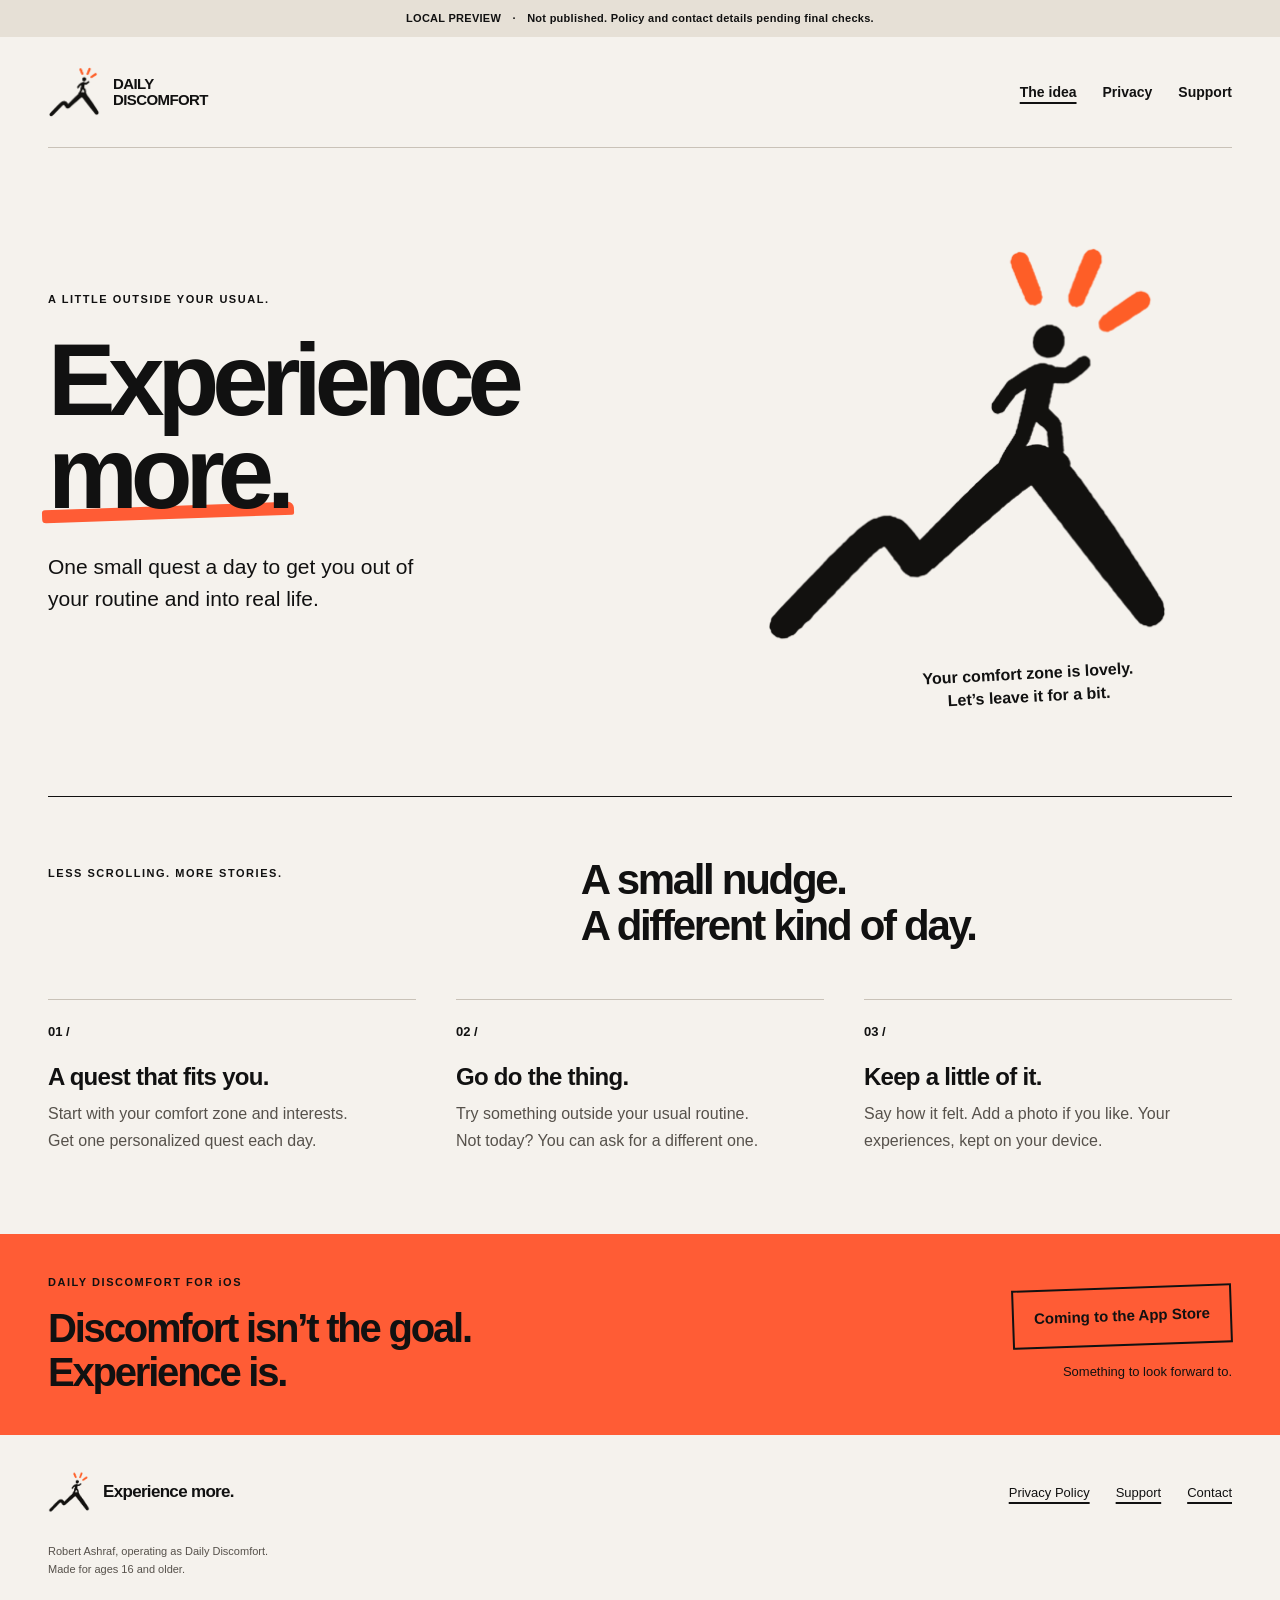
==== index.html @ 39b90759 "Initial Daily Discomfort website" ====
<!doctype html>
<html lang="en"><head><meta charset="utf-8"><meta name="viewport" content="width=device-width, initial-scale=1"><meta name="description" content="One small quest a day to get you out of your routine and into real life. Coming to the App Store."><meta name="robots" content="noindex, nofollow"><meta name="referrer" content="no-referrer"><title>Experience more — Daily Discomfort</title><link rel="icon" href="/assets/peak.png" type="image/png"><link rel="stylesheet" href="/styles.css"></head>
<body><a class="skip" href="#main">Skip to content</a><div class="preview-note">LOCAL PREVIEW <span>·</span> Not published. Policy and contact details pending final checks.</div>
<header class="site-header wrap"><a class="brand" href="/" aria-label="Daily Discomfort home"><img src="/assets/peak.png" width="52" height="52" alt=""><span>DAILY<br>DISCOMFORT</span></a><nav aria-label="Main navigation"><a href="/" aria-current="page">The idea</a><a href="/privacy/">Privacy</a><a href="/support/">Support</a></nav></header>
<main id="main" tabindex="-1"><section class="hero wrap" aria-labelledby="hero-title"><div class="hero-copy"><p class="eyebrow">A LITTLE OUTSIDE YOUR USUAL.</p><h1 id="hero-title">Experience<br><span class="marked">more.</span></h1><p class="hero-description">One small quest a day to get you out of your routine and into real life.</p></div><div class="hero-art"><img src="/assets/peak.png" width="840" height="859" alt="" fetchpriority="high"><p class="aside-note">Your comfort zone is lovely.<br>Let’s leave it for a bit.</p></div></section>
<section id="the-idea" class="how wrap" aria-labelledby="how-title"><div class="section-intro"><p class="eyebrow">LESS SCROLLING. MORE STORIES.</p><h2 id="how-title">A small nudge.<br>A different kind of day.</h2></div><ol class="steps"><li><span class="step-number" aria-hidden="true">01 /</span><h3>A quest that fits you.</h3><p>Start with your comfort zone and interests. Get one personalized quest each day.</p></li><li><span class="step-number" aria-hidden="true">02 /</span><h3>Go do the thing.</h3><p>Try something outside your usual routine. Not today? You can ask for a different one.</p></li><li><span class="step-number" aria-hidden="true">03 /</span><h3>Keep a little of it.</h3><p>Say how it felt. Add a photo if you like. Your experiences, kept on your device.</p></li></ol></section>
<section class="coming" aria-labelledby="coming-title"><div class="wrap coming-inner"><div><p class="eyebrow">DAILY DISCOMFORT FOR iOS</p><h2 id="coming-title">Discomfort isn’t the goal.<br>Experience is.</h2></div><div class="release"><p class="release-label">Coming to the App Store</p><p>Something to look forward to.</p></div></div></section></main>
<footer class="site-footer wrap"><a class="brand" href="/" aria-label="Daily Discomfort home"><img src="/assets/peak.png" width="42" height="42" alt=""><span>Experience more.</span></a><nav aria-label="Footer navigation"><a href="/privacy/">Privacy Policy</a><a href="/support/">Support</a><a href="/support/#contact">Contact</a></nav><p class="credit">Robert Ashraf, operating as Daily Discomfort.<br>Made for ages 16 and older.</p></footer></body></html>
---- styles.css ----
/* Daily Discomfort: original app palette and system typography. No remote assets. */
:root{--paper:#F5F2ED;--ink:#111111;--orange:#FF5C35;--muted:#56514b;--rule:#c9c2b8;font-family:-apple-system,BlinkMacSystemFont,"Segoe UI",Helvetica,Arial,sans-serif;color:var(--ink);background:var(--paper);font-synthesis:none;color-scheme:light}
*{box-sizing:border-box}body{margin:0}a{color:inherit;text-underline-offset:5px;text-decoration-thickness:1.5px}a:hover{text-decoration-thickness:3px}a:focus-visible,summary:focus-visible{outline:3px solid var(--ink);outline-offset:5px;background:#ffd6c8}img{display:block;max-width:100%;height:auto}p{line-height:1.65}h1,h2,h3,p{margin-top:0}h1,h2,h3{text-wrap:balance}h1,h2{font-weight:900;letter-spacing:-.055em}h3{letter-spacing:-.03em}.wrap{width:min(1200px,calc(100% - 96px));margin-inline:auto}.skip{position:absolute;top:8px;left:16px;transform:translateY(-180%);z-index:5;background:var(--ink);color:var(--paper);padding:12px}.skip:focus{transform:none}.preview-note{padding:10px 20px;background:#e6e0d6;text-align:center;font-size:11px;font-weight:650;line-height:1.5;letter-spacing:.025em}.preview-note span{margin-inline:8px}.site-header{display:flex;align-items:center;justify-content:space-between;gap:24px;padding-block:29px;border-bottom:1px solid var(--rule)}.brand{display:flex;align-items:center;gap:13px;text-decoration:none;font-size:15px;font-weight:900;letter-spacing:-.04em;line-height:1.05}.brand img{flex-shrink:0}.site-header nav,.site-footer nav{display:flex;flex-wrap:wrap;gap:26px}.site-header nav a{font-size:14px;font-weight:650;padding-block:12px;text-decoration:none}.site-header nav a:hover,.site-header nav a[aria-current]{text-decoration:underline;text-decoration-color:var(--ink);text-decoration-thickness:2px}.eyebrow{font-size:11px;font-weight:800;letter-spacing:.14em;line-height:1.5;margin-bottom:26px}.hero{display:grid;grid-template-columns:1.18fr 1fr;gap:30px;align-items:center;padding-block:80px 88px}.hero h1{font-size:clamp(70px,7.9vw,112px);line-height:.92;margin-bottom:32px;letter-spacing:-.07em}.marked{position:relative;display:inline-block;z-index:0}.marked:after{content:"";position:absolute;inset:auto -6px 0;height:13px;background:var(--orange);transform:rotate(-2deg);z-index:-1;border-radius:3px 6px 2px 4px}.hero-description{font-size:21px;max-width:390px;line-height:1.5;margin-bottom:30px}.text-link{display:inline-flex;gap:20px;align-items:center;font-size:14px;font-weight:750;min-height:44px}.text-link span{font-size:23px}.hero-art{padding:6px 20px 0;position:relative}.hero-art>img{width:100%;max-width:420px;margin:auto}.aside-note{font-size:16px;font-weight:650;line-height:1.45;transform:rotate(-3deg);margin:8px 0 0 25%;text-align:center}.how{padding-block:60px 80px;border-top:1px solid var(--ink);scroll-margin-top:24px}.section-intro{display:flex;justify-content:space-between;gap:30px;align-items:flex-start;margin-bottom:50px}.section-intro h2{font-size:42px;line-height:1.1;margin:0;width:55%}.section-intro .eyebrow{padding-top:8px}.steps{list-style:none;display:grid;grid-template-columns:repeat(3,1fr);padding:0;margin:0;gap:40px}.steps li{border-top:1px solid var(--rule);padding-top:24px}.step-number{font-size:13px;font-weight:700;display:block;margin-bottom:24px}.steps h3{font-size:24px;margin-bottom:10px}.steps p{font-size:16px;color:var(--muted);margin:0;max-width:310px}.coming{background:var(--orange);padding-block:40px}.coming-inner{display:flex;justify-content:space-between;align-items:center;gap:35px}.coming h2{font-size:40px;line-height:1.12;margin:0}.coming .eyebrow{margin-bottom:15px}.release{text-align:right}.release-label{border:2px solid var(--ink);padding:15px 20px;font-weight:800;font-size:15px;transform:rotate(-2deg);margin:0 0 15px}.release>p:last-child{font-size:13px;margin:0}.site-footer{padding-block:35px;display:grid;grid-template-columns:1fr auto;align-items:center;gap:28px}.site-footer .brand{font-size:17px}.site-footer nav a{font-size:13px;display:inline-flex;align-items:center;min-height:44px}.credit{grid-column:1/-1;font-size:11px;color:var(--muted);margin:0}.page-heading{padding-block:65px 42px}.page-heading h1{font-size:clamp(48px,6vw,78px);line-height:1.02;margin-bottom:25px}.orange-dot{color:var(--ink)}.page-heading h1:after{content:"";display:block;background:var(--orange);width:66px;height:7px;transform:rotate(-2deg);margin-top:25px;border-radius:2px}.lede{max-width:660px;font-size:20px;line-height:1.55}.draft-label{display:inline-block;border:1px solid var(--ink);padding:9px 12px;font-size:10px;letter-spacing:.08em;font-weight:800;line-height:1.6;margin-top:10px}.document-layout{display:grid;grid-template-columns:260px minmax(0,1fr);gap:70px;padding-bottom:75px}.contents{position:sticky;top:28px;align-self:start;padding-top:25px;border-top:1px solid var(--ink)}.contents .eyebrow{margin-bottom:18px}.contents ol{margin:0;padding-left:20px}.contents li{padding:6px 0 6px 3px;font-size:13px;line-height:1.45}.prose{max-width:720px}.prose section{border-top:1px solid var(--rule);padding-top:28px;margin-bottom:38px;scroll-margin-top:24px}.prose h2{font-size:26px;letter-spacing:-.035em;line-height:1.25;margin-bottom:18px}.section-number{font-size:12px;letter-spacing:0;display:block;margin-bottom:12px;color:var(--muted)}.prose p,.prose li{font-size:16px;line-height:1.75}.prose ul{padding-left:22px}.prose li{padding-left:5px;margin-bottom:9px}.notice{border-left:3px solid var(--orange);padding:13px 18px;background:#eae4dc;font-size:14px;line-height:1.65}.support-layout{display:grid;grid-template-columns:260px minmax(0,1fr);gap:70px;padding-bottom:75px}.support-aside{padding-top:10px}.support-aside p{font-size:23px;line-height:1.2;font-weight:800;letter-spacing:-.04em;margin-top:20px}.faq-list details{border-top:1px solid var(--rule);padding:0}.faq-list summary{cursor:pointer;position:relative;padding:24px 35px 24px 0;font-size:21px;font-weight:750;letter-spacing:-.03em;line-height:1.3;list-style:none}.faq-list summary::-webkit-details-marker{display:none}.faq-list summary:after{content:"+";position:absolute;right:3px;top:22px;font-size:25px;font-weight:400}.faq-list details[open]>summary:after{content:"−"}.answer{padding:0 35px 12px 0}.answer p{font-size:16px;color:var(--muted)}.contact-box{margin-top:45px;padding:30px;background:#e9e2d8;scroll-margin-top:24px}.contact-box h2{font-size:34px;margin-bottom:20px}.contact-box .eyebrow{margin-bottom:15px}.email{overflow-wrap:anywhere}.contact-box>.email{font-size:clamp(17px,2vw,23px);font-weight:750;letter-spacing:-.03em}.small{font-size:13px;line-height:1.65}.prose .small{font-size:14px}.prose a{overflow-wrap:anywhere}
@media(min-width:1500px){.hero{padding-block:100px}}
@media(max-width:850px){.wrap{width:calc(100% - 48px)}.hero{padding-block:60px;gap:10px}.hero h1{font-size:74px}.hero-description{font-size:18px}.hero-art{padding:0}.aside-note{font-size:13px;margin-left:0}.section-intro h2{font-size:33px}.steps{gap:22px}.steps h3{font-size:21px}.coming h2{font-size:32px}.document-layout,.support-layout{grid-template-columns:190px minmax(0,1fr);gap:35px}.coming-inner{align-items:flex-start}.release-label{font-size:13px}}
@media(max-width:600px){.wrap{width:calc(100% - 40px)}.preview-note{font-size:10px;padding:8px 20px}.site-header{padding-block:20px;gap:15px}.brand{font-size:11px;gap:7px}.site-header .brand img{width:38px}.site-header nav{gap:14px}.site-header nav a{font-size:12px}.hero{grid-template-columns:1fr;padding-block:45px 40px;gap:30px}.hero h1{font-size:clamp(54px,17vw,100px)}.hero-copy{min-width:0}.hero .eyebrow{margin-bottom:24px}.hero-description{font-size:19px;max-width:340px;margin-bottom:18px}.hero-art{width:76%;max-width:300px;justify-self:center}.aside-note{margin-top:10px;font-size:14px}.how{padding-block:38px 45px}.section-intro{display:block;margin-bottom:32px}.section-intro .eyebrow{margin-bottom:20px}.section-intro h2{width:auto;font-size:35px}.steps{grid-template-columns:1fr;gap:26px}.steps li{padding-top:18px}.step-number{margin-bottom:12px}.steps h3{font-size:24px}.steps p{max-width:none}.coming{padding-block:28px}.coming-inner{display:block}.coming h2{font-size:34px}.release{text-align:left;display:inline-block;margin-top:30px}.release-label{font-size:14px}.site-footer{grid-template-columns:1fr;gap:15px;padding-block:25px}.site-footer nav{gap:24px}.site-footer .brand img{width:36px}.page-heading{padding-block:42px 28px}.page-heading h1{font-size:49px}.lede{font-size:18px}.document-layout,.support-layout{grid-template-columns:1fr;gap:32px;padding-bottom:35px}.contents{position:static;padding:18px;border:1px solid var(--rule)}.contents li{font-size:14px;padding-block:8px}.support-aside{display:none}.prose h2{font-size:25px}.faq-list summary{font-size:20px;padding-block:22px}.answer{padding-right:0}.contact-box{padding:24px}.contact-box h2{font-size:31px}}
@media(prefers-reduced-motion:reduce){*,*::before,*::after{scroll-behavior:auto!important}}
@media print{.site-header,.site-footer,.contents,.preview-note,.skip{display:none}.wrap{width:100%}.document-layout{display:block}.prose{max-width:none}.prose section{break-inside:avoid}}
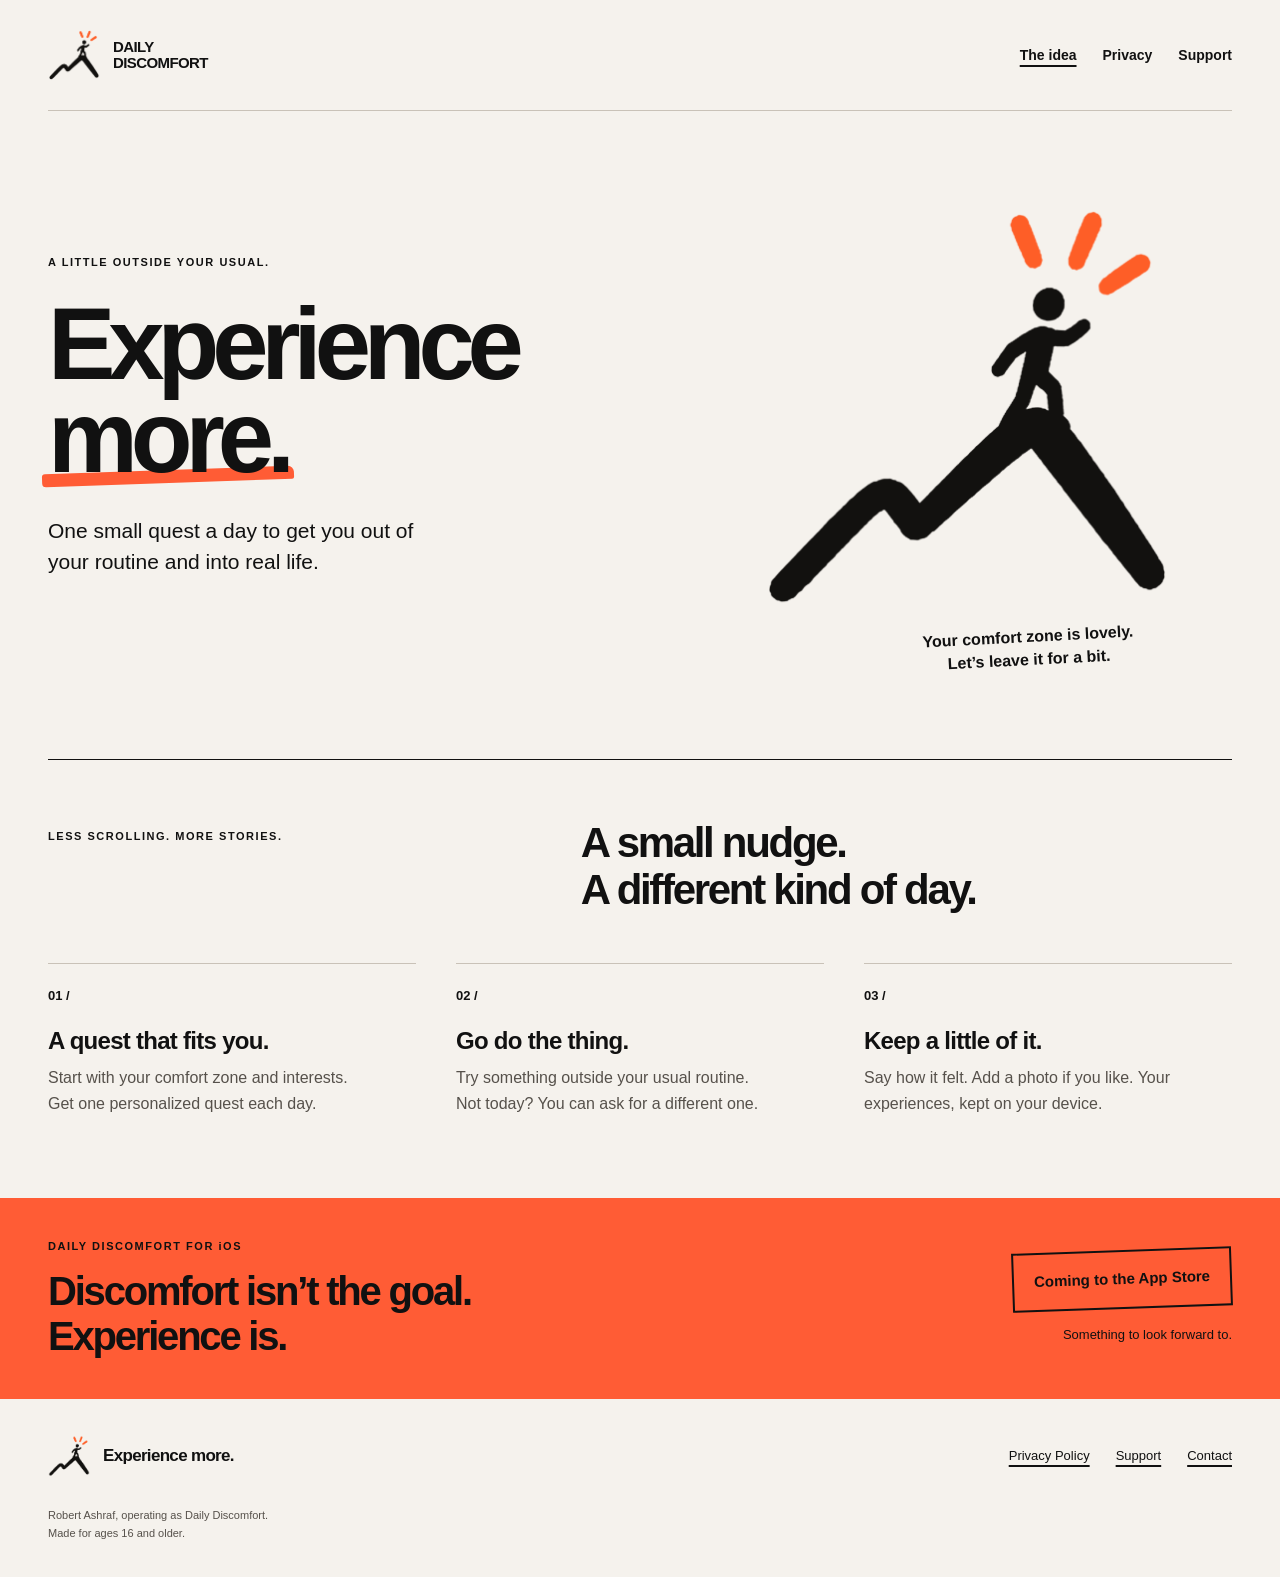
==== commit 2e1ffcfb: "Publish approved website and privacy policy effective November 2, 2026" ====
--- a/index.html
+++ b/index.html
@@ -1,6 +1,6 @@
 <!doctype html>
-<html lang="en"><head><meta charset="utf-8"><meta name="viewport" content="width=device-width, initial-scale=1"><meta name="description" content="One small quest a day to get you out of your routine and into real life. Coming to the App Store."><meta name="robots" content="noindex, nofollow"><meta name="referrer" content="no-referrer"><title>Experience more — Daily Discomfort</title><link rel="icon" href="/assets/peak.png" type="image/png"><link rel="stylesheet" href="/styles.css"></head>
-<body><a class="skip" href="#main">Skip to content</a><div class="preview-note">LOCAL PREVIEW <span>·</span> Not published. Policy and contact details pending final checks.</div>
+<html lang="en"><head><meta charset="utf-8"><meta name="viewport" content="width=device-width, initial-scale=1"><meta name="description" content="One small quest a day to get you out of your routine and into real life. Coming to the App Store."><meta name="referrer" content="no-referrer"><title>Experience more — Daily Discomfort</title><link rel="icon" href="/assets/peak.png" type="image/png"><link rel="stylesheet" href="/styles.css"></head>
+<body><a class="skip" href="#main">Skip to content</a>
 <header class="site-header wrap"><a class="brand" href="/" aria-label="Daily Discomfort home"><img src="/assets/peak.png" width="52" height="52" alt=""><span>DAILY<br>DISCOMFORT</span></a><nav aria-label="Main navigation"><a href="/" aria-current="page">The idea</a><a href="/privacy/">Privacy</a><a href="/support/">Support</a></nav></header>
 <main id="main" tabindex="-1"><section class="hero wrap" aria-labelledby="hero-title"><div class="hero-copy"><p class="eyebrow">A LITTLE OUTSIDE YOUR USUAL.</p><h1 id="hero-title">Experience<br><span class="marked">more.</span></h1><p class="hero-description">One small quest a day to get you out of your routine and into real life.</p></div><div class="hero-art"><img src="/assets/peak.png" width="840" height="859" alt="" fetchpriority="high"><p class="aside-note">Your comfort zone is lovely.<br>Let’s leave it for a bit.</p></div></section>
 <section id="the-idea" class="how wrap" aria-labelledby="how-title"><div class="section-intro"><p class="eyebrow">LESS SCROLLING. MORE STORIES.</p><h2 id="how-title">A small nudge.<br>A different kind of day.</h2></div><ol class="steps"><li><span class="step-number" aria-hidden="true">01 /</span><h3>A quest that fits you.</h3><p>Start with your comfort zone and interests. Get one personalized quest each day.</p></li><li><span class="step-number" aria-hidden="true">02 /</span><h3>Go do the thing.</h3><p>Try something outside your usual routine. Not today? You can ask for a different one.</p></li><li><span class="step-number" aria-hidden="true">03 /</span><h3>Keep a little of it.</h3><p>Say how it felt. Add a photo if you like. Your experiences, kept on your device.</p></li></ol></section>
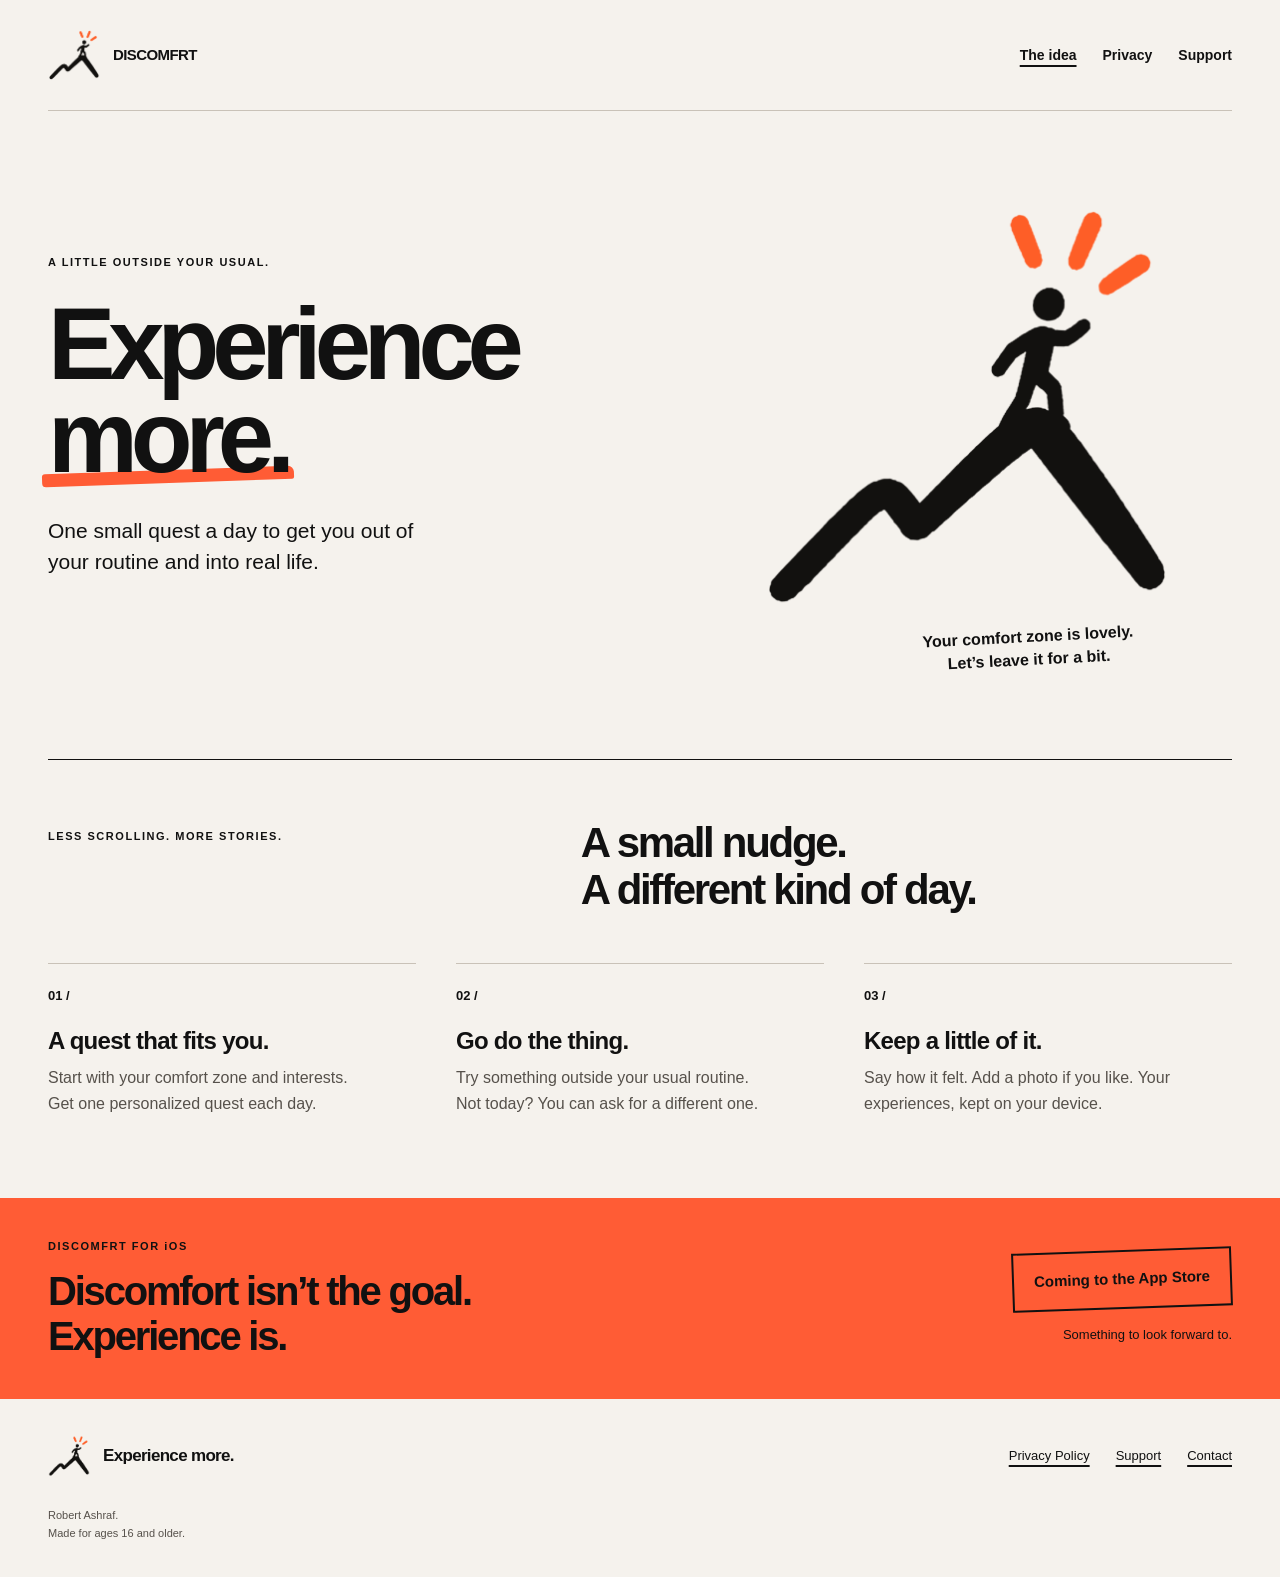
==== commit 4aec877d: "Rebrand website to DISCOMFRT" ====
--- a/index.html
+++ b/index.html
@@ -1,8 +1,8 @@
 <!doctype html>
-<html lang="en"><head><meta charset="utf-8"><meta name="viewport" content="width=device-width, initial-scale=1"><meta name="description" content="One small quest a day to get you out of your routine and into real life. Coming to the App Store."><meta name="referrer" content="no-referrer"><title>Experience more — Daily Discomfort</title><link rel="icon" href="/assets/peak.png" type="image/png"><link rel="stylesheet" href="/styles.css"></head>
+<html lang="en"><head><meta charset="utf-8"><meta name="viewport" content="width=device-width, initial-scale=1"><meta name="description" content="DISCOMFRT: one small quest a day to get you out of your routine and into real life. Coming to the App Store."><meta name="referrer" content="no-referrer"><title>Experience more — DISCOMFRT</title><link rel="icon" href="/assets/peak.png" type="image/png"><link rel="stylesheet" href="/styles.css"></head>
 <body><a class="skip" href="#main">Skip to content</a>
-<header class="site-header wrap"><a class="brand" href="/" aria-label="Daily Discomfort home"><img src="/assets/peak.png" width="52" height="52" alt=""><span>DAILY<br>DISCOMFORT</span></a><nav aria-label="Main navigation"><a href="/" aria-current="page">The idea</a><a href="/privacy/">Privacy</a><a href="/support/">Support</a></nav></header>
+<header class="site-header wrap"><a class="brand" href="/" aria-label="DISCOMFRT home"><img src="/assets/peak.png" width="52" height="52" alt=""><span>DISCOMFRT</span></a><nav aria-label="Main navigation"><a href="/" aria-current="page">The idea</a><a href="/privacy/">Privacy</a><a href="/support/">Support</a></nav></header>
 <main id="main" tabindex="-1"><section class="hero wrap" aria-labelledby="hero-title"><div class="hero-copy"><p class="eyebrow">A LITTLE OUTSIDE YOUR USUAL.</p><h1 id="hero-title">Experience<br><span class="marked">more.</span></h1><p class="hero-description">One small quest a day to get you out of your routine and into real life.</p></div><div class="hero-art"><img src="/assets/peak.png" width="840" height="859" alt="" fetchpriority="high"><p class="aside-note">Your comfort zone is lovely.<br>Let’s leave it for a bit.</p></div></section>
 <section id="the-idea" class="how wrap" aria-labelledby="how-title"><div class="section-intro"><p class="eyebrow">LESS SCROLLING. MORE STORIES.</p><h2 id="how-title">A small nudge.<br>A different kind of day.</h2></div><ol class="steps"><li><span class="step-number" aria-hidden="true">01 /</span><h3>A quest that fits you.</h3><p>Start with your comfort zone and interests. Get one personalized quest each day.</p></li><li><span class="step-number" aria-hidden="true">02 /</span><h3>Go do the thing.</h3><p>Try something outside your usual routine. Not today? You can ask for a different one.</p></li><li><span class="step-number" aria-hidden="true">03 /</span><h3>Keep a little of it.</h3><p>Say how it felt. Add a photo if you like. Your experiences, kept on your device.</p></li></ol></section>
-<section class="coming" aria-labelledby="coming-title"><div class="wrap coming-inner"><div><p class="eyebrow">DAILY DISCOMFORT FOR iOS</p><h2 id="coming-title">Discomfort isn’t the goal.<br>Experience is.</h2></div><div class="release"><p class="release-label">Coming to the App Store</p><p>Something to look forward to.</p></div></div></section></main>
-<footer class="site-footer wrap"><a class="brand" href="/" aria-label="Daily Discomfort home"><img src="/assets/peak.png" width="42" height="42" alt=""><span>Experience more.</span></a><nav aria-label="Footer navigation"><a href="/privacy/">Privacy Policy</a><a href="/support/">Support</a><a href="/support/#contact">Contact</a></nav><p class="credit">Robert Ashraf, operating as Daily Discomfort.<br>Made for ages 16 and older.</p></footer></body></html>+<section class="coming" aria-labelledby="coming-title"><div class="wrap coming-inner"><div><p class="eyebrow">DISCOMFRT FOR iOS</p><h2 id="coming-title">Discomfort isn’t the goal.<br>Experience is.</h2></div><div class="release"><p class="release-label">Coming to the App Store</p><p>Something to look forward to.</p></div></div></section></main>
+<footer class="site-footer wrap"><a class="brand" href="/" aria-label="DISCOMFRT home"><img src="/assets/peak.png" width="42" height="42" alt=""><span>Experience more.</span></a><nav aria-label="Footer navigation"><a href="/privacy/">Privacy Policy</a><a href="/support/">Support</a><a href="/support/#contact">Contact</a></nav><p class="credit">Robert Ashraf.<br>Made for ages 16 and older.</p></footer></body></html>
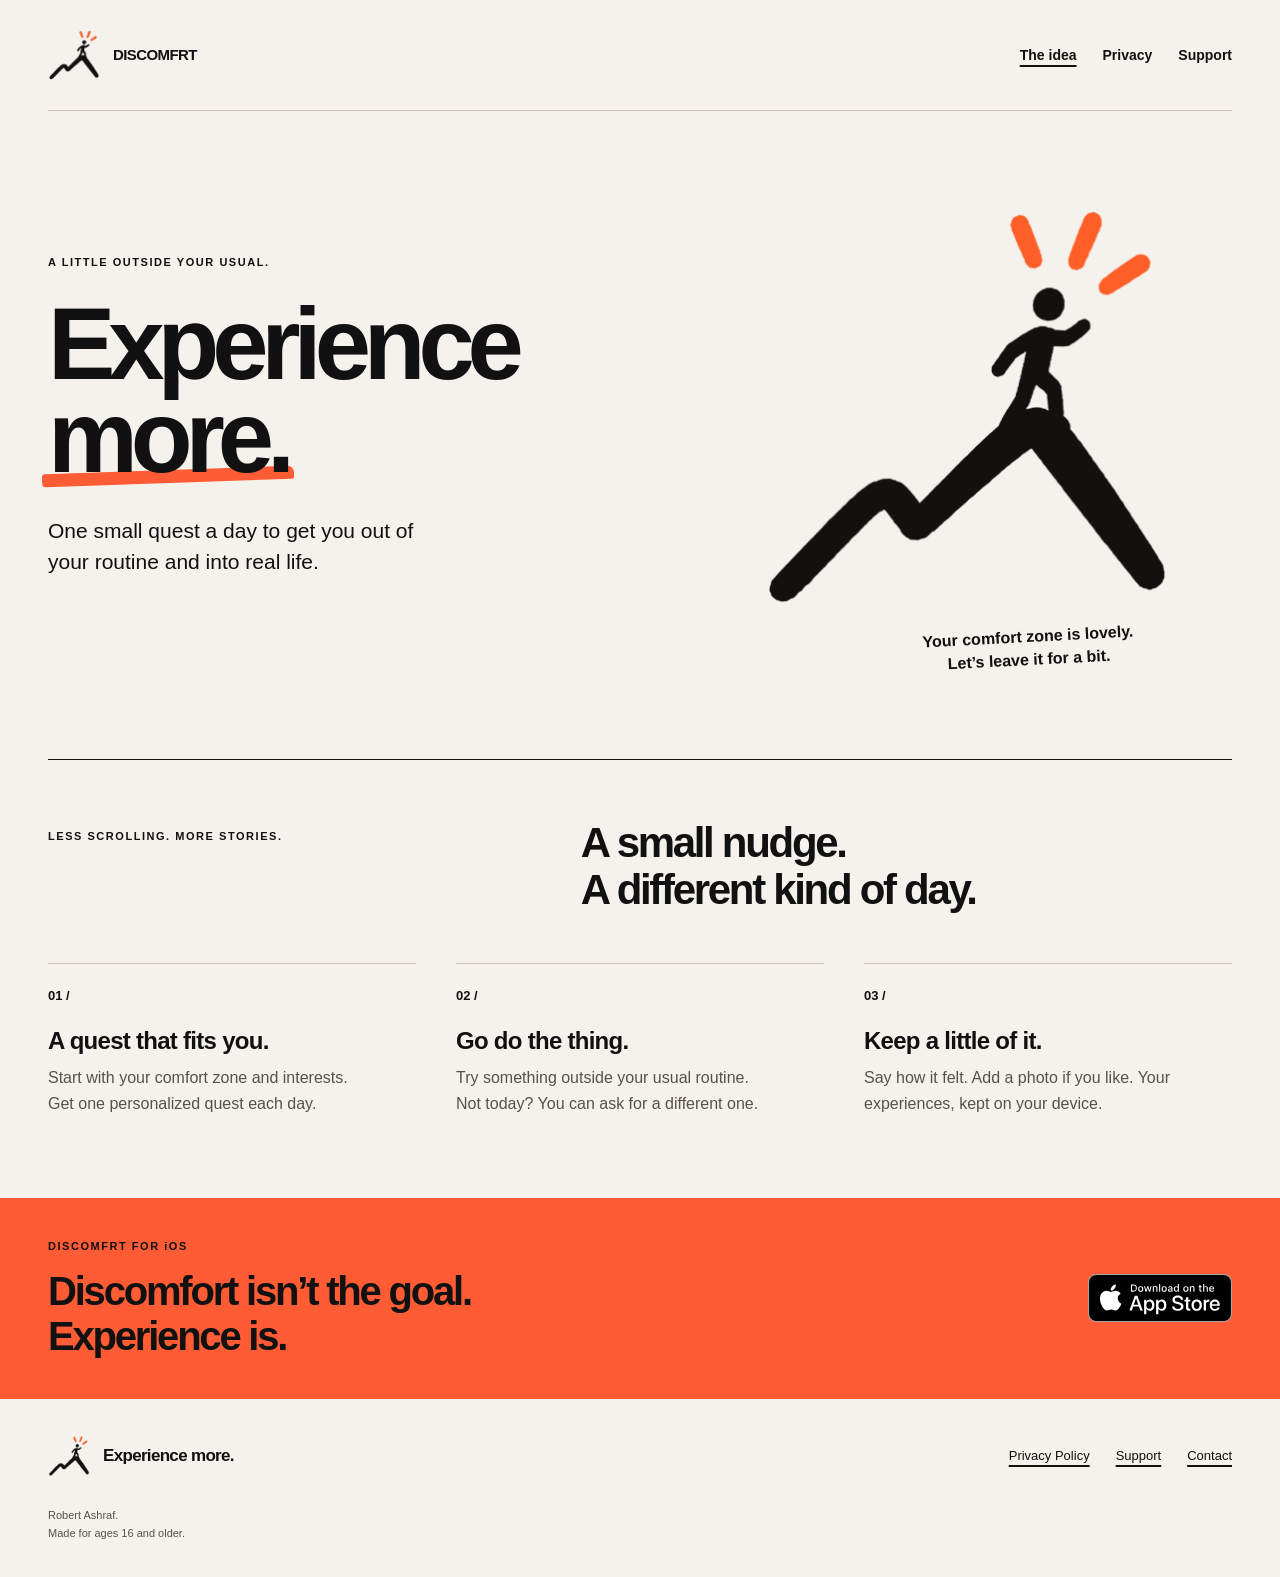
==== commit 3fa52777: "Activate DISCOMFRT App Store download badge" ====
--- a/index.html
+++ b/index.html
@@ -1,8 +1,8 @@
 <!doctype html>
-<html lang="en"><head><meta charset="utf-8"><meta name="viewport" content="width=device-width, initial-scale=1"><meta name="description" content="DISCOMFRT: one small quest a day to get you out of your routine and into real life. Coming to the App Store."><meta name="referrer" content="no-referrer"><title>Experience more — DISCOMFRT</title><link rel="icon" href="/assets/peak.png" type="image/png"><link rel="stylesheet" href="/styles.css"></head>
+<html lang="en"><head><meta charset="utf-8"><meta name="viewport" content="width=device-width, initial-scale=1"><meta name="description" content="DISCOMFRT: one small quest a day to get you out of your routine and into real life. Download on the App Store."><meta name="referrer" content="no-referrer"><title>Experience more — DISCOMFRT</title><link rel="icon" href="/assets/peak.png" type="image/png"><link rel="stylesheet" href="/styles.css"></head>
 <body><a class="skip" href="#main">Skip to content</a>
 <header class="site-header wrap"><a class="brand" href="/" aria-label="DISCOMFRT home"><img src="/assets/peak.png" width="52" height="52" alt=""><span>DISCOMFRT</span></a><nav aria-label="Main navigation"><a href="/" aria-current="page">The idea</a><a href="/privacy/">Privacy</a><a href="/support/">Support</a></nav></header>
 <main id="main" tabindex="-1"><section class="hero wrap" aria-labelledby="hero-title"><div class="hero-copy"><p class="eyebrow">A LITTLE OUTSIDE YOUR USUAL.</p><h1 id="hero-title">Experience<br><span class="marked">more.</span></h1><p class="hero-description">One small quest a day to get you out of your routine and into real life.</p></div><div class="hero-art"><img src="/assets/peak.png" width="840" height="859" alt="" fetchpriority="high"><p class="aside-note">Your comfort zone is lovely.<br>Let’s leave it for a bit.</p></div></section>
 <section id="the-idea" class="how wrap" aria-labelledby="how-title"><div class="section-intro"><p class="eyebrow">LESS SCROLLING. MORE STORIES.</p><h2 id="how-title">A small nudge.<br>A different kind of day.</h2></div><ol class="steps"><li><span class="step-number" aria-hidden="true">01 /</span><h3>A quest that fits you.</h3><p>Start with your comfort zone and interests. Get one personalized quest each day.</p></li><li><span class="step-number" aria-hidden="true">02 /</span><h3>Go do the thing.</h3><p>Try something outside your usual routine. Not today? You can ask for a different one.</p></li><li><span class="step-number" aria-hidden="true">03 /</span><h3>Keep a little of it.</h3><p>Say how it felt. Add a photo if you like. Your experiences, kept on your device.</p></li></ol></section>
-<section class="coming" aria-labelledby="coming-title"><div class="wrap coming-inner"><div><p class="eyebrow">DISCOMFRT FOR iOS</p><h2 id="coming-title">Discomfort isn’t the goal.<br>Experience is.</h2></div><div class="release"><p class="release-label">Coming to the App Store</p><p>Something to look forward to.</p></div></div></section></main>
+<section class="coming" aria-labelledby="coming-title"><div class="wrap coming-inner"><div><p class="eyebrow">DISCOMFRT FOR iOS</p><h2 id="coming-title">Discomfort isn’t the goal.<br>Experience is.</h2></div><a class="release" href="https://apps.apple.com/app/discomfrt/id6829835962" aria-label="Download DISCOMFRT on the App Store"><img src="/assets/app-store-badge.svg" width="144" height="48" alt="Download on the App Store"></a></div></section></main>
 <footer class="site-footer wrap"><a class="brand" href="/" aria-label="DISCOMFRT home"><img src="/assets/peak.png" width="42" height="42" alt=""><span>Experience more.</span></a><nav aria-label="Footer navigation"><a href="/privacy/">Privacy Policy</a><a href="/support/">Support</a><a href="/support/#contact">Contact</a></nav><p class="credit">Robert Ashraf.<br>Made for ages 16 and older.</p></footer></body></html>
